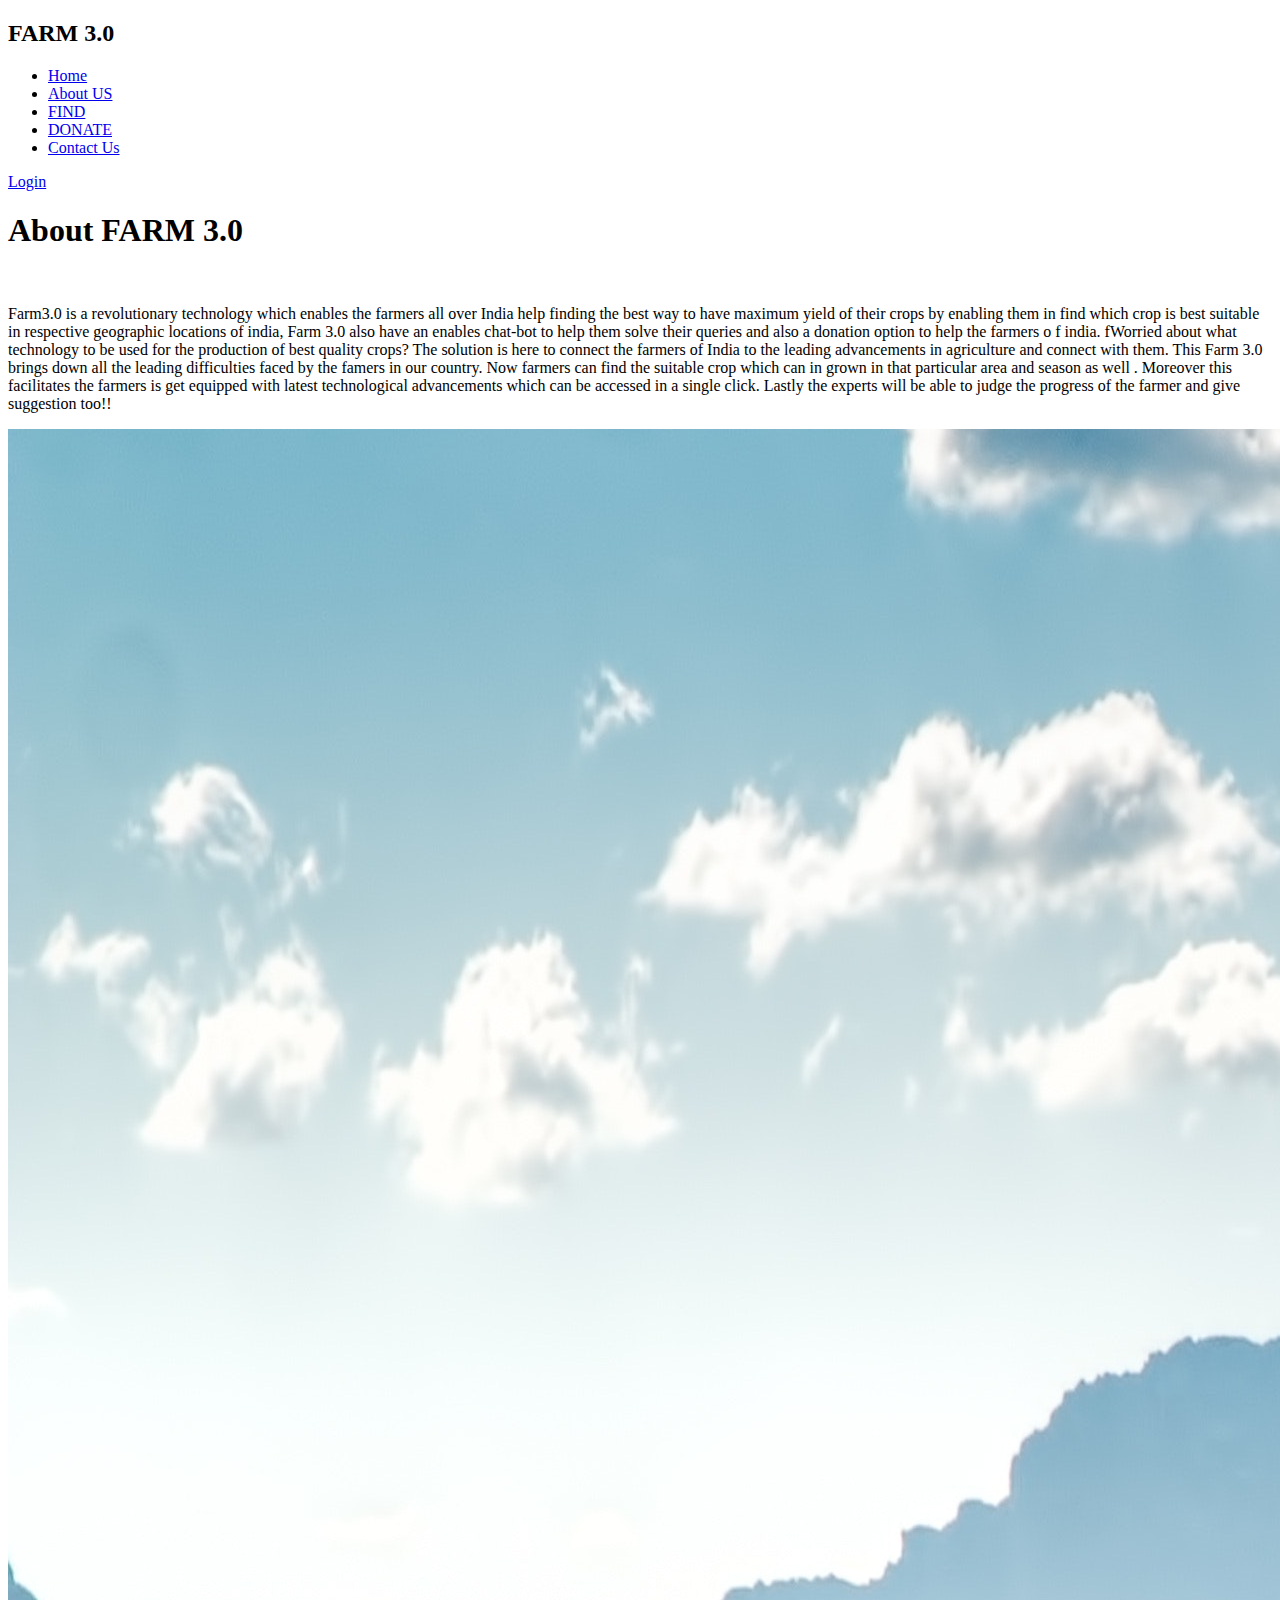
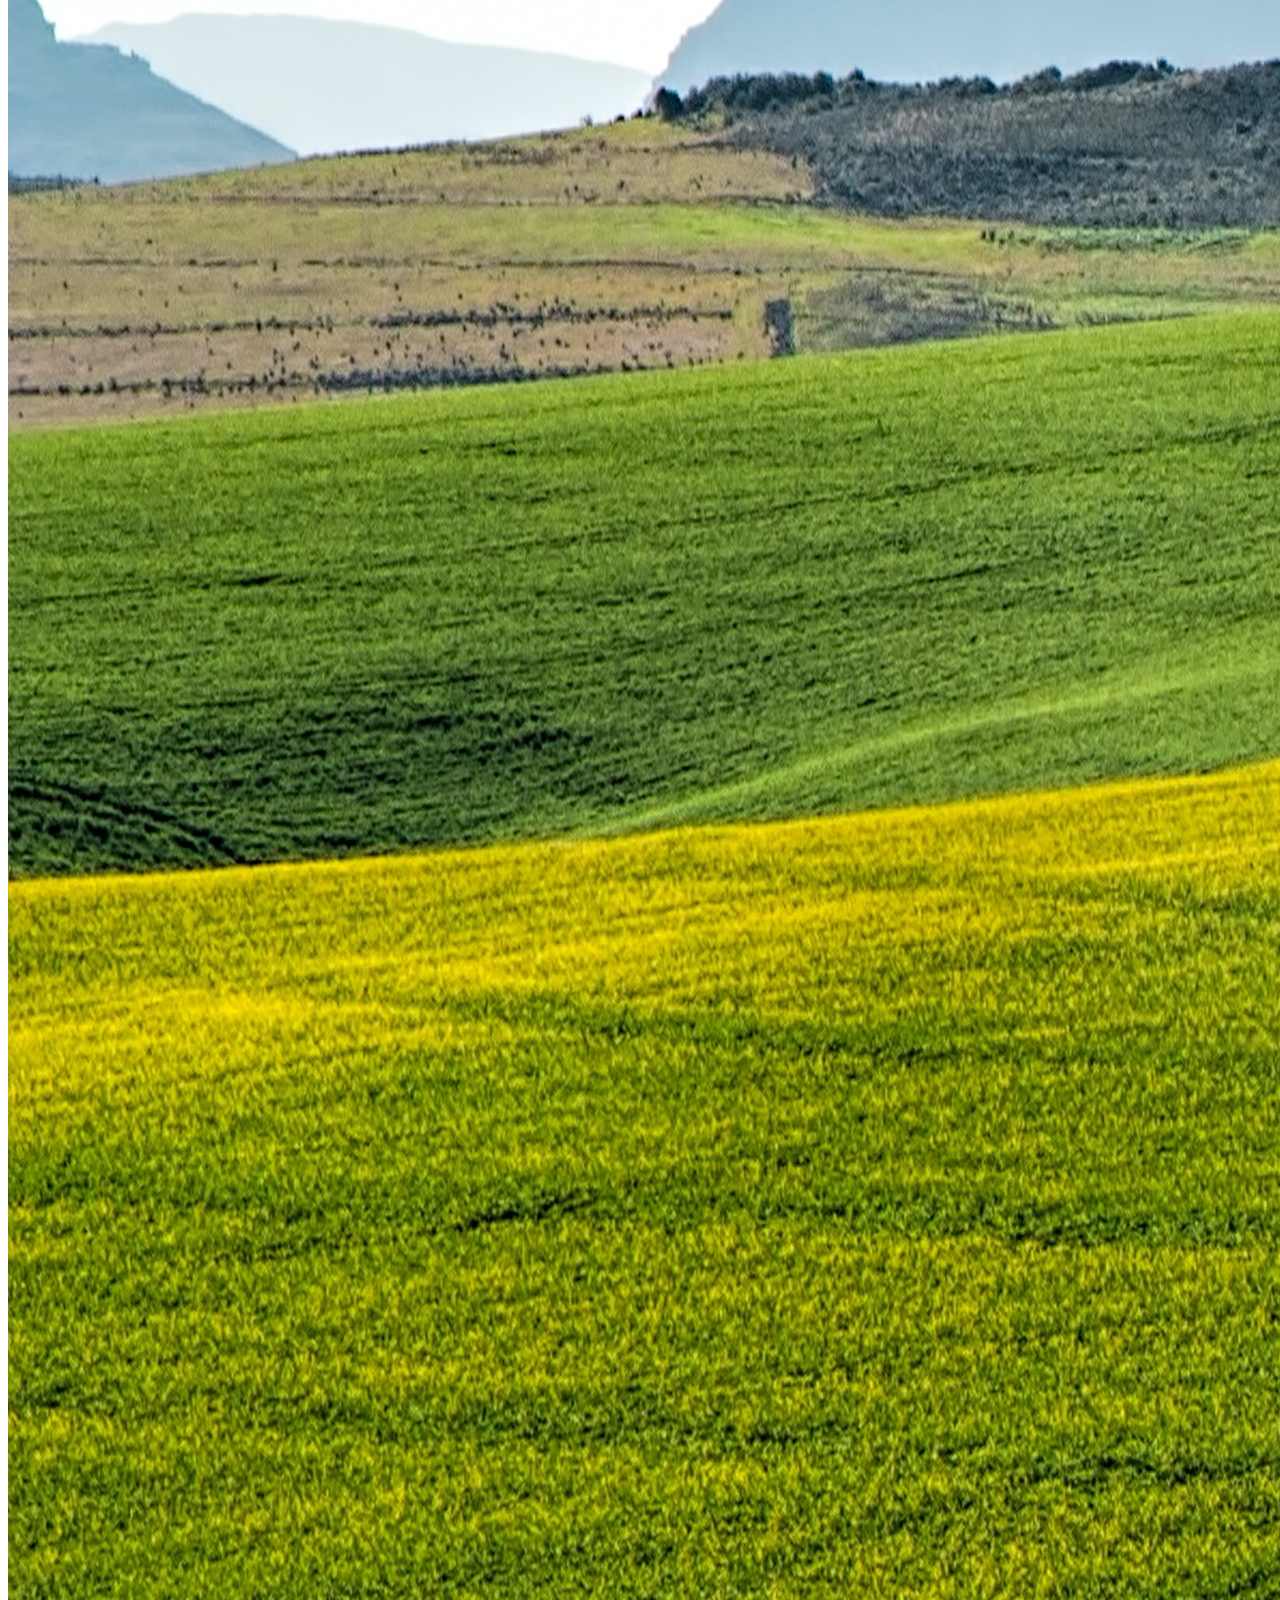
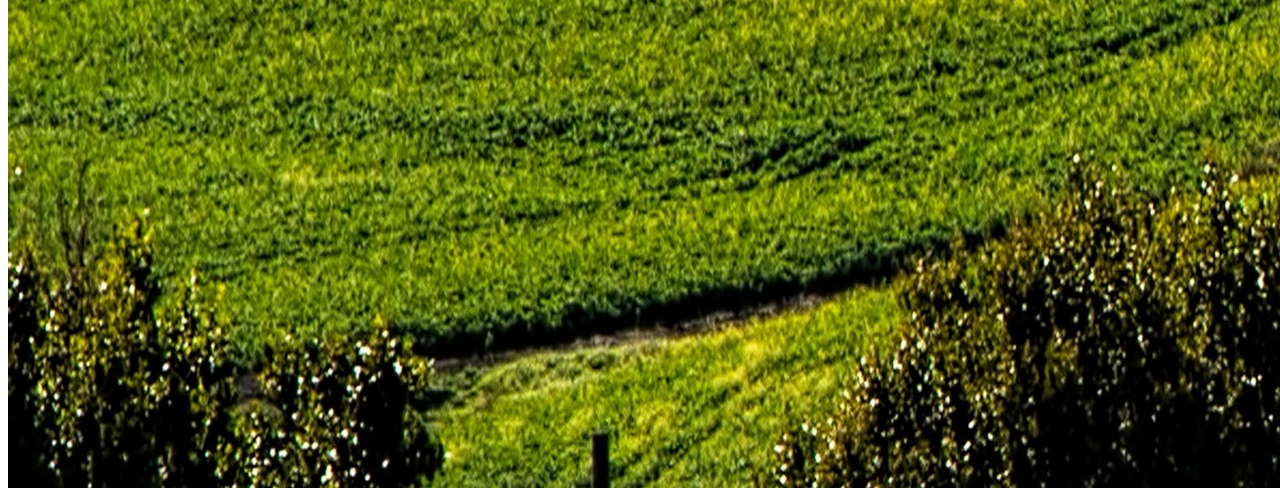
==== Farm 3.0/abt.html @ 46b2e8dd "Update abt.html" ====
<!DOCTYPE html>
<html>
    <head>
        <link rel="stylesheet" type="text/css" href="style.css">
    </head><link rel="stylesheet" href="https://fonts.googleapis.com/css?family=Audiowide">
    <body>
        
            <!-- Navigation bar -->
            <div class="nav-bar">
              <nav>
                <h2 class="logo">FARM <span>3.0</span></h2>
                <ul>
                  <li><a href="index.html">Home</a></li>
                  <li><a href="#">About US</a></li>
                  <li><a href="#">FIND</a></li>
                  <li><a href="#">DONATE</a></li>
                  <li><a href="#">Contact Us</a></li>
                </ul>
                <a href="login.html" class="btn">Login</a>
              </nav>
            </div>
            </div>
            <div class="abthm">
                <h1>About <span>FARM 3.0</span></h1> <br></div>
                <section class="home">
                
                    
    
                    <div class="content">
                        
                      
                        <p> Farm3.0 is a revolutionary technology which enables the farmers all over India help finding the best way to have maximum yield of their crops by enabling them in find which crop is best suitable in respective geographic locations of india, Farm 3.0 also have an enables chat-bot to help them solve their queries and also a donation option to help the farmers o f india. fWorried about what technology to be used for the production of best quality crops? The solution is here to connect the farmers of India to the leading advancements in agriculture and connect with them. This Farm 3.0 brings down all the leading difficulties faced by the famers in our country. Now farmers can find the suitable crop which can in grown in that particular area and season as well . Moreover this facilitates the farmers is get equipped with latest technological advancements which can be accessed in a single click. Lastly the experts will be able to judge the progress of the farmer and give suggestion too!!</p>
                    </div>
                <div class="image">
                    <img src="hmm.jpg" alt="">
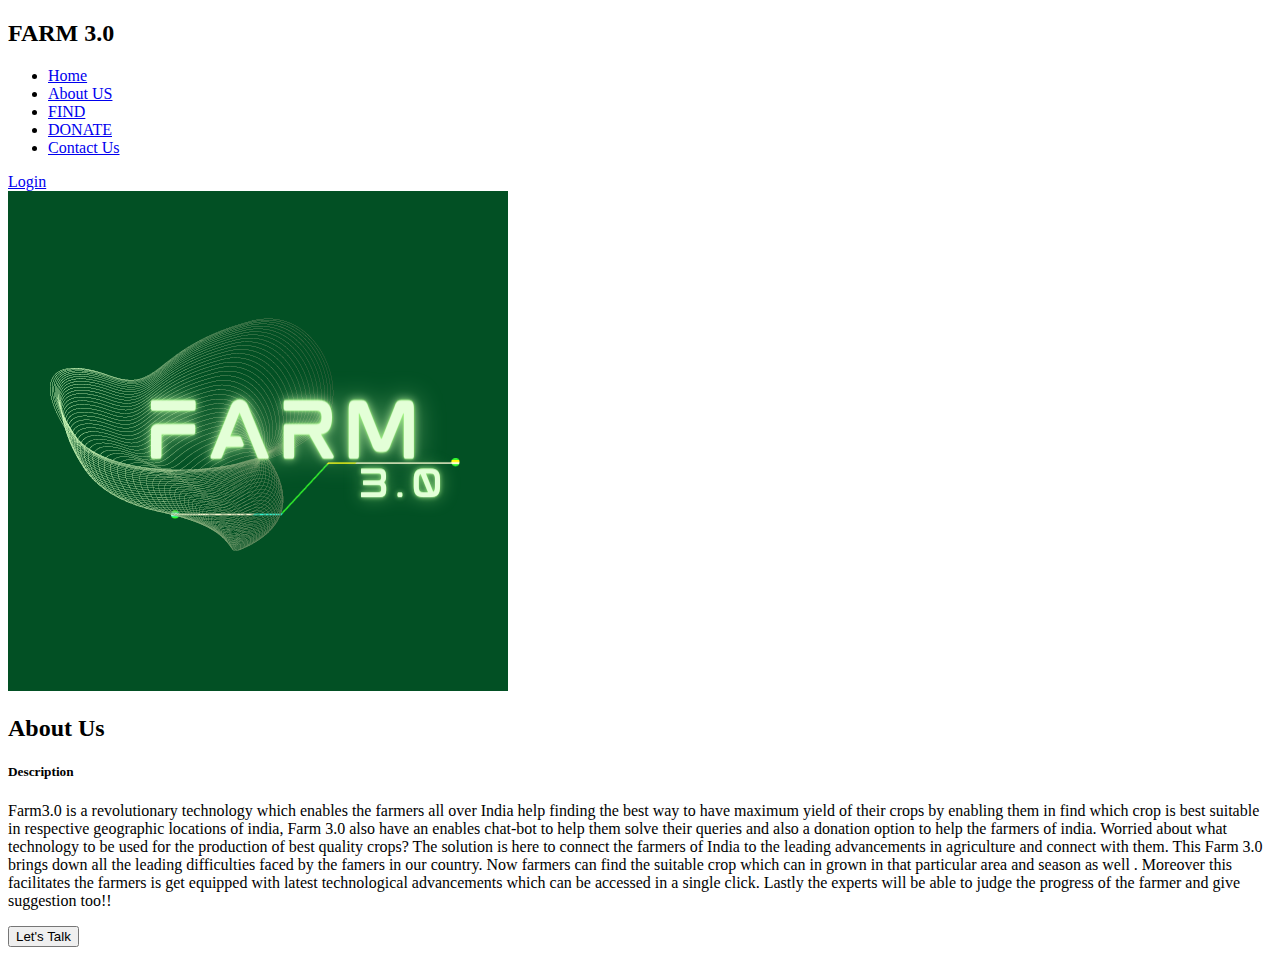
==== commit c9027939: "Update abt.html" ====
--- a/Farm 3.0/abt.html
+++ b/Farm 3.0/abt.html
@@ -11,7 +11,7 @@
                 <h2 class="logo">FARM <span>3.0</span></h2>
                 <ul>
                   <li><a href="index.html">Home</a></li>
-                  <li><a href="#">About US</a></li>
+                  <li><a href="abt.html">About US</a></li>
                   <li><a href="#">FIND</a></li>
                   <li><a href="#">DONATE</a></li>
                   <li><a href="#">Contact Us</a></li>
@@ -20,16 +20,18 @@
               </nav>
             </div>
             </div>
-            <div class="abthm">
-                <h1>About <span>FARM 3.0</span></h1> <br></div>
-                <section class="home">
-                
-                    
-    
-                    <div class="content">
+            <div class="about">
+              <div class="main">
+                <img src="Blue Tosca Modern Game Logo.png" alt="" />
+                <div class="about-text">
+                  <h2>About Us</h2>
+                  <h5>Description</h5>
+                  <p>Farm3.0 is a revolutionary technology which enables the farmers all over India help finding the best way to have maximum yield of their crops by enabling them in find which crop is best suitable in respective geographic locations of india, Farm 3.0 also have an enables chat-bot to help them solve their queries and also a donation option to help the farmers of india. Worried about what technology to be used for the production of best quality crops? The solution is here to connect the farmers of India to the leading advancements in agriculture and connect with them. This Farm 3.0 brings down all the leading difficulties faced by the famers in our country. Now farmers can find the suitable crop which can in grown in that particular area and season as well . Moreover this facilitates the farmers is get equipped with latest technological advancements which can be accessed in a single click. Lastly the experts will be able to judge the progress of the farmer and give suggestion too!!</p>
+                  <button>Let's Talk</button>
+                </div>
+              </div>
+            </div>
                         
                       
-                        <p> Farm3.0 is a revolutionary technology which enables the farmers all over India help finding the best way to have maximum yield of their crops by enabling them in find which crop is best suitable in respective geographic locations of india, Farm 3.0 also have an enables chat-bot to help them solve their queries and also a donation option to help the farmers o f india. fWorried about what technology to be used for the production of best quality crops? The solution is here to connect the farmers of India to the leading advancements in agriculture and connect with them. This Farm 3.0 brings down all the leading difficulties faced by the famers in our country. Now farmers can find the suitable crop which can in grown in that particular area and season as well . Moreover this facilitates the farmers is get equipped with latest technological advancements which can be accessed in a single click. Lastly the experts will be able to judge the progress of the farmer and give suggestion too!!</p>
-                    </div>
-                <div class="image">
-                    <img src="hmm.jpg" alt="">
+                        
+                  
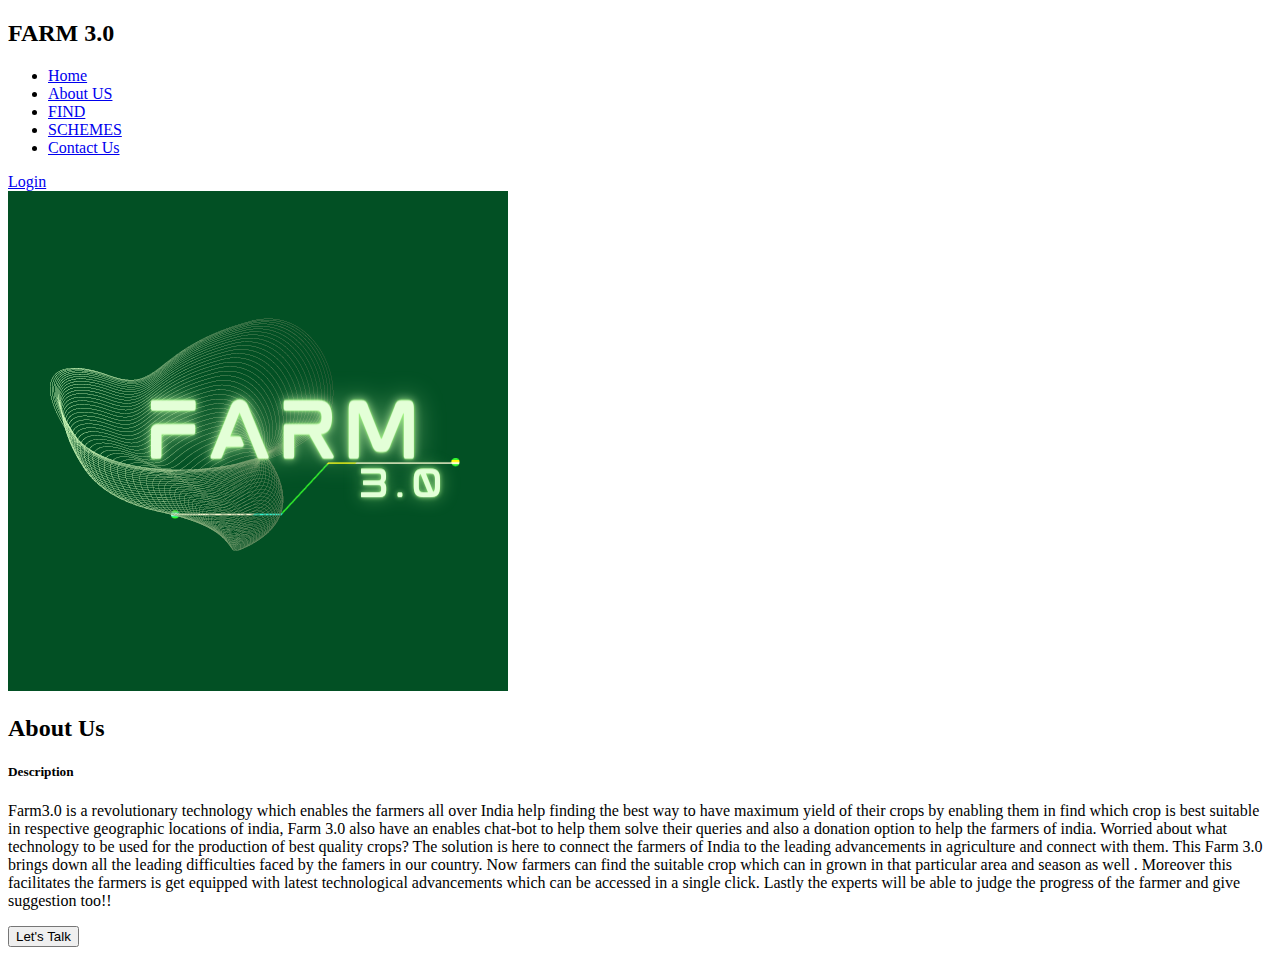
==== commit 13d051aa: "Update abt.html" ====
--- a/Farm 3.0/abt.html
+++ b/Farm 3.0/abt.html
@@ -13,7 +13,7 @@
                   <li><a href="index.html">Home</a></li>
                   <li><a href="abt.html">About US</a></li>
                   <li><a href="#">FIND</a></li>
-                  <li><a href="#">DONATE</a></li>
+                  <li><a href="schemes.html">SCHEMES</a></li>
                   <li><a href="#">Contact Us</a></li>
                 </ul>
                 <a href="login.html" class="btn">Login</a>
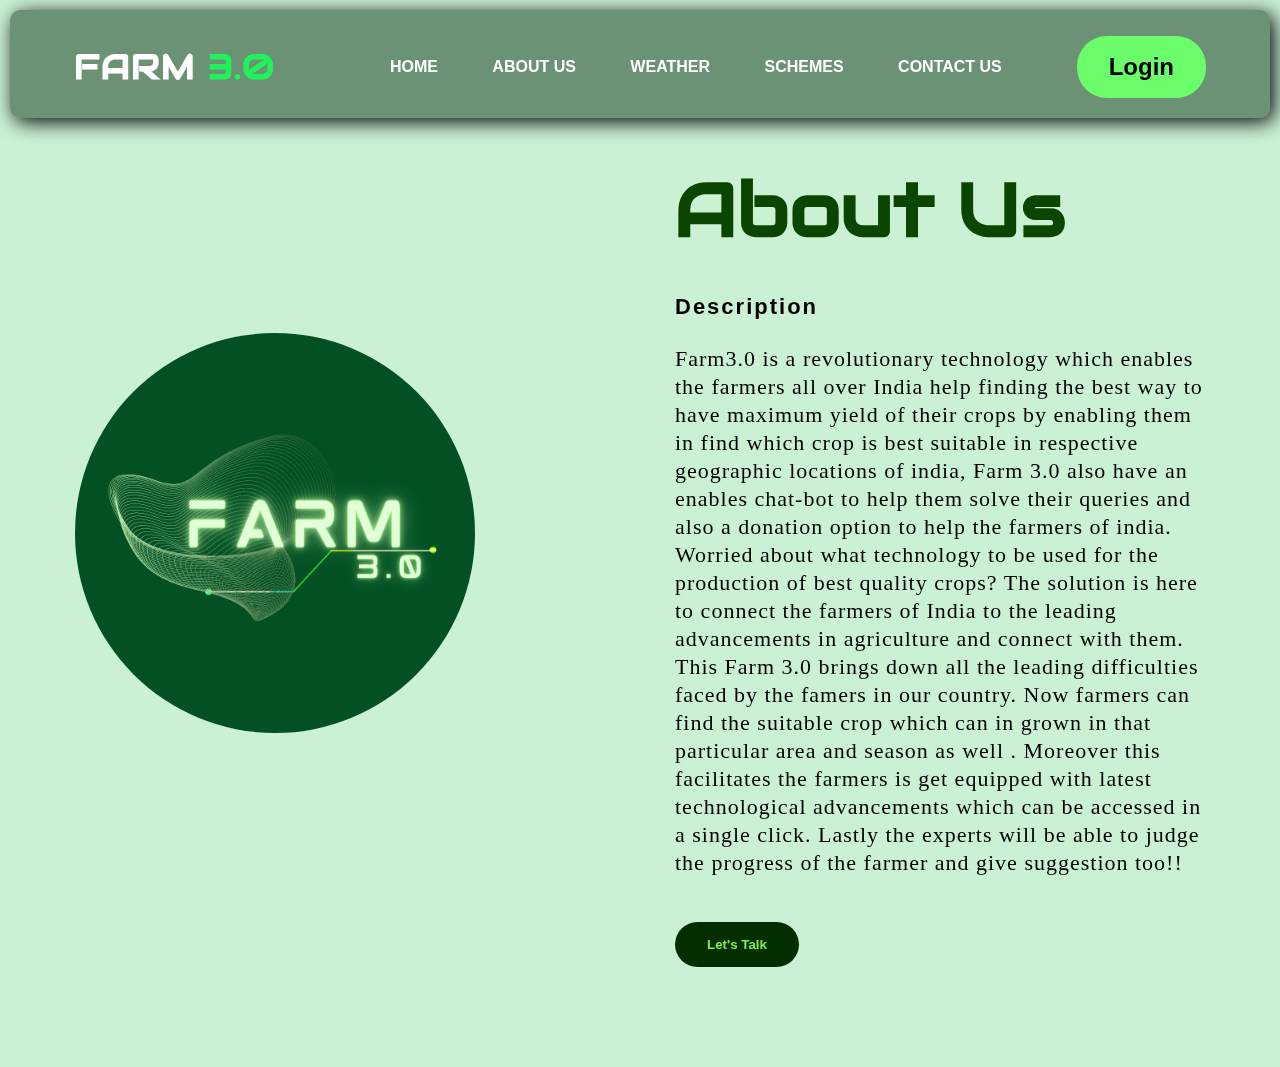
==== commit 5fd5304e: "Add files via upload" ====
--- a/Farm 3.0/abt.html
+++ b/Farm 3.0/abt.html
@@ -12,7 +12,7 @@
                 <ul>
                   <li><a href="index.html">Home</a></li>
                   <li><a href="abt.html">About US</a></li>
-                  <li><a href="#">FIND</a></li>
+                  <li><a href="https://yawninggreenyellownewsaggregator.binary-beasts.repl.co/">WEATHER</a></li>
                   <li><a href="schemes.html">SCHEMES</a></li>
                   <li><a href="#">Contact Us</a></li>
                 </ul>
@@ -34,4 +34,4 @@
                         
                       
                         
-                  
+                  --- a/Farm 3.0/style.css
+++ b/Farm 3.0/style.css
@@ -0,0 +1,565 @@
+body{
+    margin: 0;
+    padding: 0;
+    font-family: "josephine", sans-serif;
+    box-sizing: border-box;
+    background-color: rgb(134, 244, 134);}
+
+    .hero {
+        scroll-behavior: smooth;
+        height: 100vh;
+        width: 100%;
+        background-image: url("hmm.jpg");
+        background-color: black;
+        background-size: cover;
+      }
+      
+
+.nav-bar {
+    display: flex;
+    align-items: center;
+    justify-content: center;
+    width: 100%;
+    padding: 10px;
+    position: fixed;
+    z-index: 1;
+  }
+  
+  nav {
+    display: flex;
+    align-items: center;
+    justify-content: space-between;
+  
+    padding-top: 5px;
+    padding-left: 5%;
+    padding-right: 5%;
+  
+    top: 0;
+    /* background: rgba(55, 55, 55, 0.3); */
+    background-color: rgba(25, 25, 25, 0.461);
+    backdrop-filter: saturate(180%) blur(10px);
+    width: 100em;
+    /* margin: 10px; */
+    margin-right: 20px;
+    border-radius: 10px;
+    box-shadow: 4px 4px 20px rgba(0, 0, 0, 0.993);
+  }
+  
+  .logo {
+    color: white;
+    font-size: 35px;
+    letter-spacing: 1px;
+    cursor: pointer;
+    text-transform: uppercase;
+    font-family: "Audiowide", sans-serif;
+  }
+  span {
+    color: #1ff25b;
+  }
+  
+  nav ul li {
+    list-style-type: none;
+    display: inline-block;
+    padding: 10px 25px;
+  }
+  nav ul li a {
+    /*  */
+    color: white;
+    text-decoration: none;
+    font-weight: bold;
+    text-transform: uppercase;
+  }
+  
+  nav ul li a:hover {
+    color: #000000;
+    transition: 0.4s;
+  }
+  
+  .btn {
+    background-color: rgb(107, 252, 107);
+    color:rgb(0, 0, 0);
+    text-decoration: none;
+    border: 2px solid transparent;
+    font-weight: bold;
+    padding: 15px 30px;
+    border-radius: 30px;
+    transition: transform 0.3s;
+    font-size: x-large;
+  }
+  .btn:hover {
+    transform: scale(1.2);
+    background-color:rgb(0, 111, 28) ;
+    color: #fdfdfd;
+    cursor: pointer;
+  }
+
+
+/*LOGIN PAGE*/
+
+
+#Login{
+ background-color: #f9004d;
+color: white;
+text-decoration: none;
+font-size: large;
+border: 1px solid transparent;
+font-weight: bold;
+padding: 10px 20px;
+border-radius: 30px;
+transition: transform .4s;
+}
+#Login:hover{
+    transform:scale(1.2);
+}
+
+#login a {
+    color:rgb(141, 84, 9);
+}
+.txt_field input:focus ~ label,
+  .txt_field input:valid ~ label{
+    top: -5px;
+    color: black;
+  }
+  .txt_field input:focus ~ span::before,
+  .txt_field input:valid ~ span::before{
+    width: 100%;
+  }
+  .pass{
+    margin: -5px 0 20px 5px;
+    color: black;
+    cursor: pointer;
+  }
+  .pass:hover{
+    text-decoration: underline;
+  }
+  input[type="submit"]{
+    width: 100%;
+    height: 50px;
+    border: 1px solid;
+    background: #47ff5f;
+    border-radius: 25px;
+    font-size: 18px;
+    color: #093f00;
+    font-weight: 700;
+    cursor: pointer;
+    outline: none;
+  }
+  input[type="submit"]:hover{
+    border-color: black;
+    transition: .5s;
+  }
+  .signup_link{
+    margin: 30px 0;
+    text-align: center;
+    font-size: 16px;
+    color: antiquewhite;
+  }
+  .signup_link a{
+    color: black;
+    text-decoration: none;
+  }
+  .signup_link a:hover{
+    text-decoration: underline;
+  }
+  .center{
+    position: absolute;
+    top: 50%;
+    left: 50%;
+    transform: translate(-50%, -50%);
+    width: 400px;
+    background:#1e9b18;
+    border-radius: 10px;
+    box-shadow: 20px 20px 25px rgba(0,0,0,0.05);
+  }
+  .center h1{
+    text-align: center;
+    padding: 20px 0;
+    border-bottom: 1px solid antiquewhite;
+  }
+  .center form{
+    padding: 0 40px;
+    box-sizing: border-box;
+  }
+  form .txt_field{
+    position: relative;
+    border-bottom: 2px solid antiquewhite;
+    margin: 30px 0;
+  }
+  .txt_field input{
+    width: 100%;
+    padding: 0 5px;
+    height: 40px;
+    font-size: 16px;
+    border: none;
+    background: none;
+    outline: none;
+  }
+  .txt_field label{
+    position: absolute;
+    top: 50%;
+    left: 5px;
+    color: antiquewhite;
+    transform: translateY(-50%);
+    font-size: 16px;
+    pointer-events: none;
+    transition: .5s;
+  }
+  .txt_field span::before{
+    content: '';
+    position: absolute;
+    top: 40px;
+    left: 0;
+    width: 0%;
+    height: 2px;
+    background: #70e474;
+    transition: .5s;
+  }
+
+  .mainpg {
+    display: flex;
+    font-family: "Audiowide", sans-serif;
+  }
+  
+  .homelogo {
+    position: absolute;
+    top: 30%;
+    right: 5%;
+   
+   
+  }
+  
+  .hlogo {
+    height: 60vh;
+    width: 65vh;
+    border: 2px solid transparent;
+    border-radius: 40px;
+  }
+
+  .homelogo:hover{
+   
+    transform: translate(0px, -5px) scale(1.01);
+  }
+  .contents {
+    position: absolute;
+    top: 50%;
+    left: 8%;
+    transform: translateY(-50%);
+  }
+  
+  .contents h1 {
+    color: rgb(255, 255, 255);
+    margin: 20px 0px 20px;
+    font-size: 75px;
+  }
+  
+
+  .contents h2{
+    color: black;
+    letter-spacing: 2px;
+    font-size: 20px;
+  }
+  .newsletter form {
+    width: 280px;
+    max-width: 100%;
+    position: relative;
+  }
+  
+  .newsletter form input:first-child {
+    display: inline-block;
+    width: 100%;
+    padding: 14px 130px 14px 15px;
+    border: 2px solid #47ff5f;
+    outline: none;
+    border-radius: 30px;
+  }
+  
+  .newsletter form input:last-child {
+    position: absolute;
+    display: inline-block;
+    outline: none;
+    border: none;
+    padding: 10px 30px;
+    border-radius: 30px;
+    background-color:#47ff5f;
+    color:#093f00;
+    box-shadow: 0px 0px 5px #000, 0px 0px 15px #01370c;
+    top: 5px;
+    right: -140px;
+    width: 45%;
+    height: 80%;
+    text-align:left;
+    font-family:Arial, Helvetica, sans-serif;
+    transition: transform 0.3s;
+  }
+  .newsletter form input:hover:last-child {
+    transition: 0.1;
+    transform: scale(1.11);
+    background-color: rgb(35, 137, 0);
+    color: #6af491;
+    cursor: pointer;
+  }
+  .newsletter ::placeholder{
+    text-transform: bold;
+   
+    color: rgb(246, 254, 246);
+  }
+
+  .about{
+    width: 100%;
+padding: 100px 0px;
+background-color: #caf1d3;
+
+ }
+
+ .about img{
+    height: 400px;
+    width: 400px;
+    transition: 0.2s;
+    margin-right: 200px;
+    border-radius: 50%;
+ }
+
+ .about img:hover{
+    box-shadow: 0px 15px 10px rgba(0, 246, 0, 0.814);
+    transform: translate(0px, -5px) scale(1.01);
+ }
+
+ .about-text{
+    width: 550px;
+ }
+ .main{
+    width: 1130px;
+    max-width: 95%;
+    display: flex;
+    margin: 0px auto;
+    align-items: center;
+    justify-content: space-around;
+ }
+
+ .about-text h2{
+    color: rgb(11, 70, 1);
+    font-size: 75px;
+    text-transform: capitalize;
+    margin-bottom: 20px;
+    font-family: "Audiowide",sans-serif;
+ }
+.about-text h5{
+    color:#000000;
+    letter-spacing: 2px;
+    font-size: 22px;
+    margin-bottom: 25px;
+    text-transform: capitalize;
+}
+
+.about-text p{
+    color: #000000;
+    letter-spacing: 1px;
+    font-size: 22px;
+    line-height: 28px;
+    margin-bottom: 45px;
+    font-family: "Merriweather italic",serif;
+}
+
+button{
+    background-color: #022e00;
+    color:#82ef48;
+    text-decoration: none;
+    border: 2px solid transparent;
+    font-weight: bold;
+    padding: 13px 30px;
+    border-radius: 30px;
+    transition: 0.4s;
+}
+
+button:hover{
+    background-color: transparent;
+    border: 2px solid #094600;
+    color: rgb(2, 63, 5);
+    cursor: pointer;
+}
+@import url('https://fonts.googleapis.com/css2?family=Varela+Round&display=swap');
+
+
+#searchBox {
+  border-radius: 60px;
+  padding: 20px;
+  height: 20%;
+  background:#1ff25b;
+  display: flex;
+  align-items: center;
+  box-shadow: 6px 6px 10px -1px rgba(255, 255, 255, 0.15),
+    -6px -6px 10px -1px rgba(44, 244, 57, 0.7);
+}
+.cont{
+  height: 40%;
+}
+
+#googleIcon {
+  width: 50px;
+  height: 40px;
+  cursor: pointer;
+}
+
+.fa-microphone {
+   width: 10px;
+  transition: 0.5s;
+  transition-delay: 0.5s;
+  cursor: pointer;
+}
+
+input {
+  font-size: 20px;
+  width:10px;
+  border: 0;
+  background: transparent;
+  outline: none;
+  transition: 2s;
+}
+
+.active input {
+  width: 300px;
+  padding: 12px 20px;
+}
+
+.active .mic-icon {
+  width: 30px;
+}
+.phno{
+  color: white;
+}
+.scheme{
+  margin-top: 130px;
+}
+.course{
+  display: flex;
+  flex-wrap: wrap;
+  gap:1.5rem;
+}
+
+.course .box{
+  flex:1 1 30rem;
+  border-radius: .5rem;
+  border:2px solid rgba(0,0,0,.1);
+  padding:1rem;
+  position: relative;
+}
+
+.course .box img{
+  height:20rem;
+  width:100%;
+}
+
+
+.course .box .stars i{
+  color:var(--violet);
+  font-size: 1.5rem;
+  padding:1rem 0;
+}
+
+.course .box h3{
+  color:var(--pink);
+  font-size: 2.5rem;
+  font-family:serif;
+}
+
+.course .box p{
+  color:#666;
+  font-size: 1.5rem;
+  padding:.5rem 0;
+  font-family:serif;
+}
+
+.course .icons{
+  display: flex;
+  justify-content: space-between;
+  border-top: .1rem solid rgba(0,0,0,.1);
+  margin-top: 1rem;
+  padding:.5rem;
+  padding-top: 1rem;
+}
+
+.course .icons p{
+  color:#666;
+  font-size: 1.3rem;
+}
+
+.course .icons p i{
+  padding-right: .4rem;
+  color:var(--pink);
+}
+.box .btn{
+  display: inline-block;
+    margin-top: 1rem;
+    padding:.8rem 3rem;
+    border-radius: .5rem;
+    background:rgb(0, 55, 4);
+    color:rgb(255, 255, 255);
+    cursor: pointer;
+    font-size: 1.7rem;
+}
+.hlo nav{
+  position: fixed;
+  width: 100%;
+  padding: auto;
+  margin-right: 5px;
+  margin-left: 10px;
+
+}
+.contact{
+  display: flex;
+  flex-wrap: wrap;
+  gap:1.5rem;
+}
+
+.contact .image{
+  flex:1 1 35rem;
+
+}
+
+.contact .image img{
+  width:100%;
+  margin-top: 25%;
+  margin-left: 1%;
+}
+
+.contact form{
+  margin-top: 3%;
+  flex:1 1 50rem;
+  border:10px solid rgba(0, 0, 0, 0.6);
+  border-radius: 30px;
+  padding:2rem;
+}
+
+.contact form .inputBox{
+  display: flex;
+  justify-content: space-between;
+  flex-wrap: wrap;
+}
+
+.contact form .inputBox input,
+.contact form .box, 
+.contact form textarea{
+  width: 100%;
+  padding:1rem;
+  margin:.7rem 0;
+  font-size: 1.7rem;
+  border:2px solid rgba(0,0,0,.1);
+  border-radius: .5rem;
+  text-transform: none;
+  color:rgb(0, 0, 0);
+} 
+
+.contact form .inputBox input:focus,
+.contact form .box:focus, 
+.contact form textarea:focus{
+  border-color: var(--pink);
+}
+
+.contact form .inputBox input{
+  width:49%;
+}
+
+.contact form textarea{
+  height: 20rem;
+  resize: none;
+}
